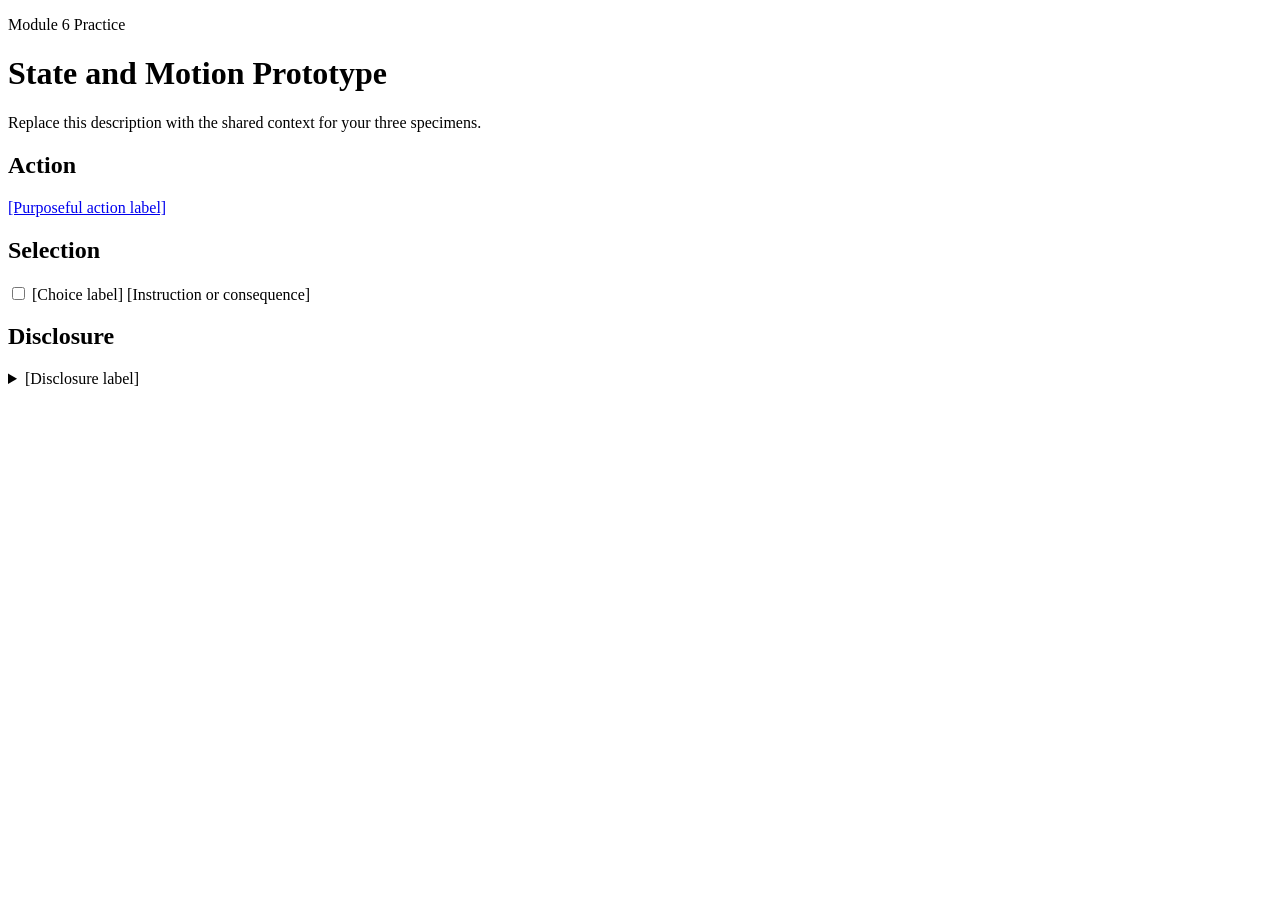
==== index.html @ 9336cec7 "upload starter files" ====
<!DOCTYPE html>
  <html lang="en">
  <head>
    <meta charset="UTF-8">
    <meta name="viewport" content="width=device-width, initial-scale=1.0">
    <title>Document</title>
  </head>
  <body>
  <header>
        <p class="eyebrow">Module 6 Practice</p>
        <h1>State and Motion Prototype</h1>
        <p>Replace this description with the shared context for your three specimens.</p>
      </header>
      <main>
        <section class="specimen">
          <h2>Action</h2>
          <p><a class="action" href="#confirmation">[Purposeful action label]</a></p>
        </section>
        <section class="specimen">
          <h2>Selection</h2>
          <div class="choice">
            <input type="checkbox" id="choice">
            <label for="choice">
              <span class="choice-title">[Choice label]</span>
              <span class="choice-help">[Instruction or consequence]</span>
            </label>
          </div></section>
        <section class="specimen">
          <h2>Disclosure</h2>
          <details>
            <summary>[Disclosure label]</summary>
            <div class="confirmation" id="confirmation">
              <strong>[Status]</strong> [Useful next step.]
            </div>
          </details>
        </section>
      </main>
  </body>
</html>
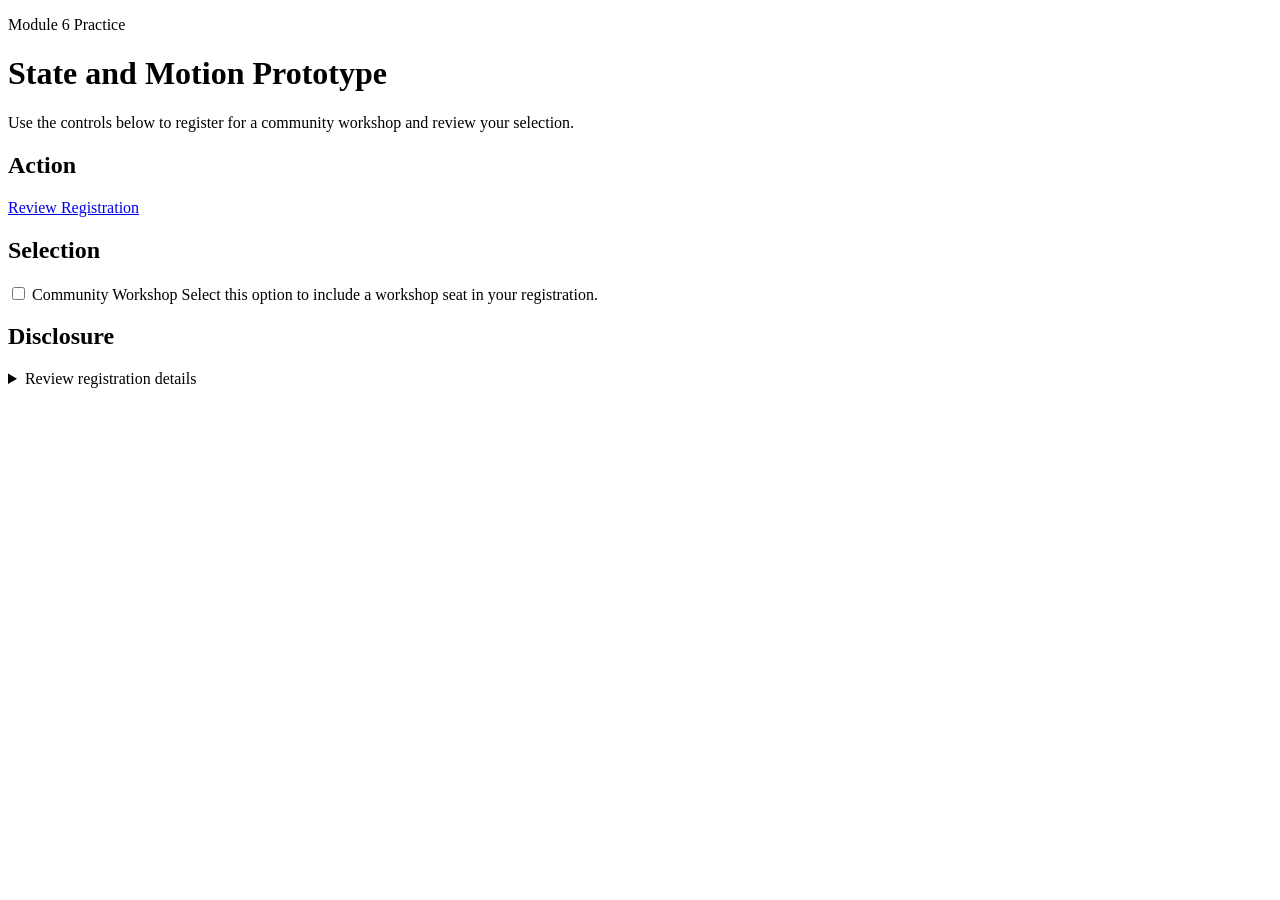
==== commit efba2ad7: "Complete prototype content" ====
--- a/index.html
+++ b/index.html
@@ -1,39 +1,43 @@
 <!DOCTYPE html>
-  <html lang="en">
-  <head>
-    <meta charset="UTF-8">
-    <meta name="viewport" content="width=device-width, initial-scale=1.0">
-    <title>Document</title>
-  </head>
-  <body>
+<html lang="en">
+
+<head>
+  <meta charset="UTF-8">
+  <meta name="viewport" content="width=device-width, initial-scale=1.0">
+  <title>Document</title>
+</head>
+
+<body>
   <header>
-        <p class="eyebrow">Module 6 Practice</p>
-        <h1>State and Motion Prototype</h1>
-        <p>Replace this description with the shared context for your three specimens.</p>
-      </header>
-      <main>
-        <section class="specimen">
-          <h2>Action</h2>
-          <p><a class="action" href="#confirmation">[Purposeful action label]</a></p>
-        </section>
-        <section class="specimen">
-          <h2>Selection</h2>
-          <div class="choice">
-            <input type="checkbox" id="choice">
-            <label for="choice">
-              <span class="choice-title">[Choice label]</span>
-              <span class="choice-help">[Instruction or consequence]</span>
-            </label>
-          </div></section>
-        <section class="specimen">
-          <h2>Disclosure</h2>
-          <details>
-            <summary>[Disclosure label]</summary>
-            <div class="confirmation" id="confirmation">
-              <strong>[Status]</strong> [Useful next step.]
-            </div>
-          </details>
-        </section>
-      </main>
-  </body>
+    <p class="eyebrow">Module 6 Practice</p>
+    <h1>State and Motion Prototype</h1>
+    <p>Use the controls below to register for a community workshop and review your selection.</p>
+  </header>
+  <main>
+    <section class="specimen">
+      <h2>Action</h2>
+      <p><a class="action" href="#confirmation">Review Registration</a></p>
+    </section>
+    <section class="specimen">
+      <h2>Selection</h2>
+      <div class="choice">
+        <input type="checkbox" id="choice">
+        <label for="choice">
+          <span class="choice-title">Community Workshop</span>
+          <span class="choice-help">Select this option to include a workshop seat in your registration.</span>
+        </label>
+      </div>
+    </section>
+    <section class="specimen">
+      <h2>Disclosure</h2>
+      <details>
+        <summary>Review registration details</summary>
+        <div class="confirmation" id="confirmation">
+          <strong>Registration ready.</strong> Review your selection before continuing.
+        </div>
+      </details>
+    </section>
+  </main>
+</body>
+
 </html>
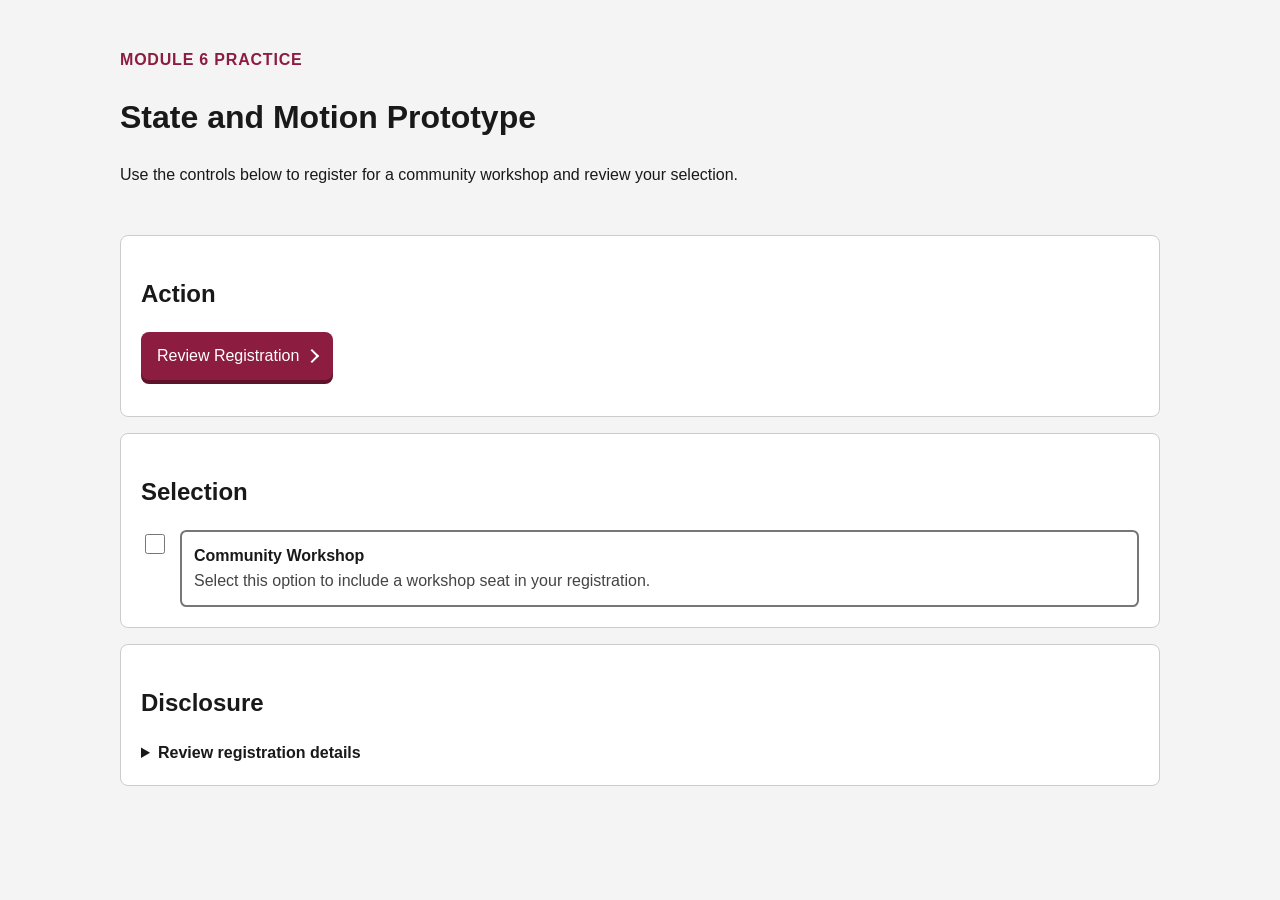
==== commit f58df69c: "Finalize prototype and testing documentation" ====
--- a/index.html
+++ b/index.html
@@ -5,6 +5,7 @@
   <meta charset="UTF-8">
   <meta name="viewport" content="width=device-width, initial-scale=1.0">
   <title>Document</title>
+  <link rel="stylesheet" href="styles.css">
 </head>
 
 <body>
--- a/styles.css
+++ b/styles.css
@@ -0,0 +1,138 @@
+:root { 
+    --brand:#8c1d40; 
+    --accent:#ffc627; 
+    --ink:#191919; 
+    --paper:#fff; 
+    --surface:#f4f4f4; 
+    --focus:#0077b6; 
+    --space:1rem; 
+}
+* { 
+    box-sizing:border-box; 
+}
+body { 
+    margin:0; 
+    color:var(--ink); 
+    background:var(--surface); 
+    font:1rem/1.5 Arial,sans-serif; 
+}
+header, main { 
+width:min(calc(100% - 2rem), 65rem);
+    margin-inline:auto; 
+}
+header { 
+    padding-block:2rem 1rem; 
+}
+.eyebrow { 
+    color:var(--brand); 
+    font-weight:700; 
+    text-transform:uppercase; 
+    letter-spacing:.05em; 
+}
+.specimen { 
+    margin-block:var(--space); 
+    padding:1.25rem; 
+    background:var(--paper); 
+    border:1px solid #ccc; 
+    border-radius:.5rem; 
+}
+.action { 
+    display:inline-block; 
+    padding:.75rem 1rem; 
+    background: var(--brand);
+color: var(--paper);
+text-decoration: none;
+border-radius: .5rem;
+box-shadow: 0 .25rem 0 #5f132b;
+transition-property: transform, box-shadow;
+transition-duration: .15s;
+}
+.action::after {
+  content: "";
+  display: inline-block;
+  width: .5rem;
+  height: .5rem;
+  margin-left: .5rem;
+  border-top: .15rem solid currentColor;
+  border-right: .15rem solid currentColor;
+  transform: rotate(45deg);
+}
+.action:hover {
+  transform: translateY(-.1rem);
+  box-shadow: 0 .35rem 0 #5f132b;
+}
+
+.action:focus-visible {
+  outline: .2rem solid var(--focus);
+  outline-offset: .2rem;
+}
+
+.action:active {
+  transform: translateY(.15rem);
+  box-shadow: 0 .1rem 0 #5f132b;
+}
+.choice { 
+    display:grid; 
+    grid-template-columns:auto 1fr; 
+    gap:.75rem; 
+    align-items:start; 
+}
+.choice input { 
+    width:1.25rem; 
+    height:1.25rem; 
+    margin-top:.25rem; 
+}
+.choice label { 
+    display:grid; 
+    gap:.1rem; 
+    padding:.75rem; 
+    border:.15rem solid #777; 
+    border-radius:.4rem; 
+}
+.choice-title { 
+    font-weight:700; 
+}
+.choice-help { 
+    color:#444; 
+}
+.choice input:focus-visible + label {
+  outline: .2rem solid var(--focus);
+  outline-offset: .2rem;
+}
+
+.choice input:checked + label {
+  border-color: var(--brand);
+  box-shadow: inset .35rem 0 0 var(--accent);
+  font-weight: 700;
+}
+summary { 
+    cursor:pointer; 
+    font-weight:700; 
+}
+.confirmation { 
+    margin-top:.75rem; 
+    padding:1rem; 
+}
+@keyframes reveal-confirmation {
+  from {
+    opacity: 0;
+    transform: translateY(-.25rem);
+  }
+  to {
+    opacity: 1;
+    transform: translateY(0);
+  }
+}
+
+details[open] .confirmation {
+  animation: reveal-confirmation .25s ease-out 1;
+}
+@media (prefers-reduced-motion: reduce) {
+  .action {
+    transition: none;
+  }
+
+  details[open] .confirmation {
+    animation: none;
+  }
+}
